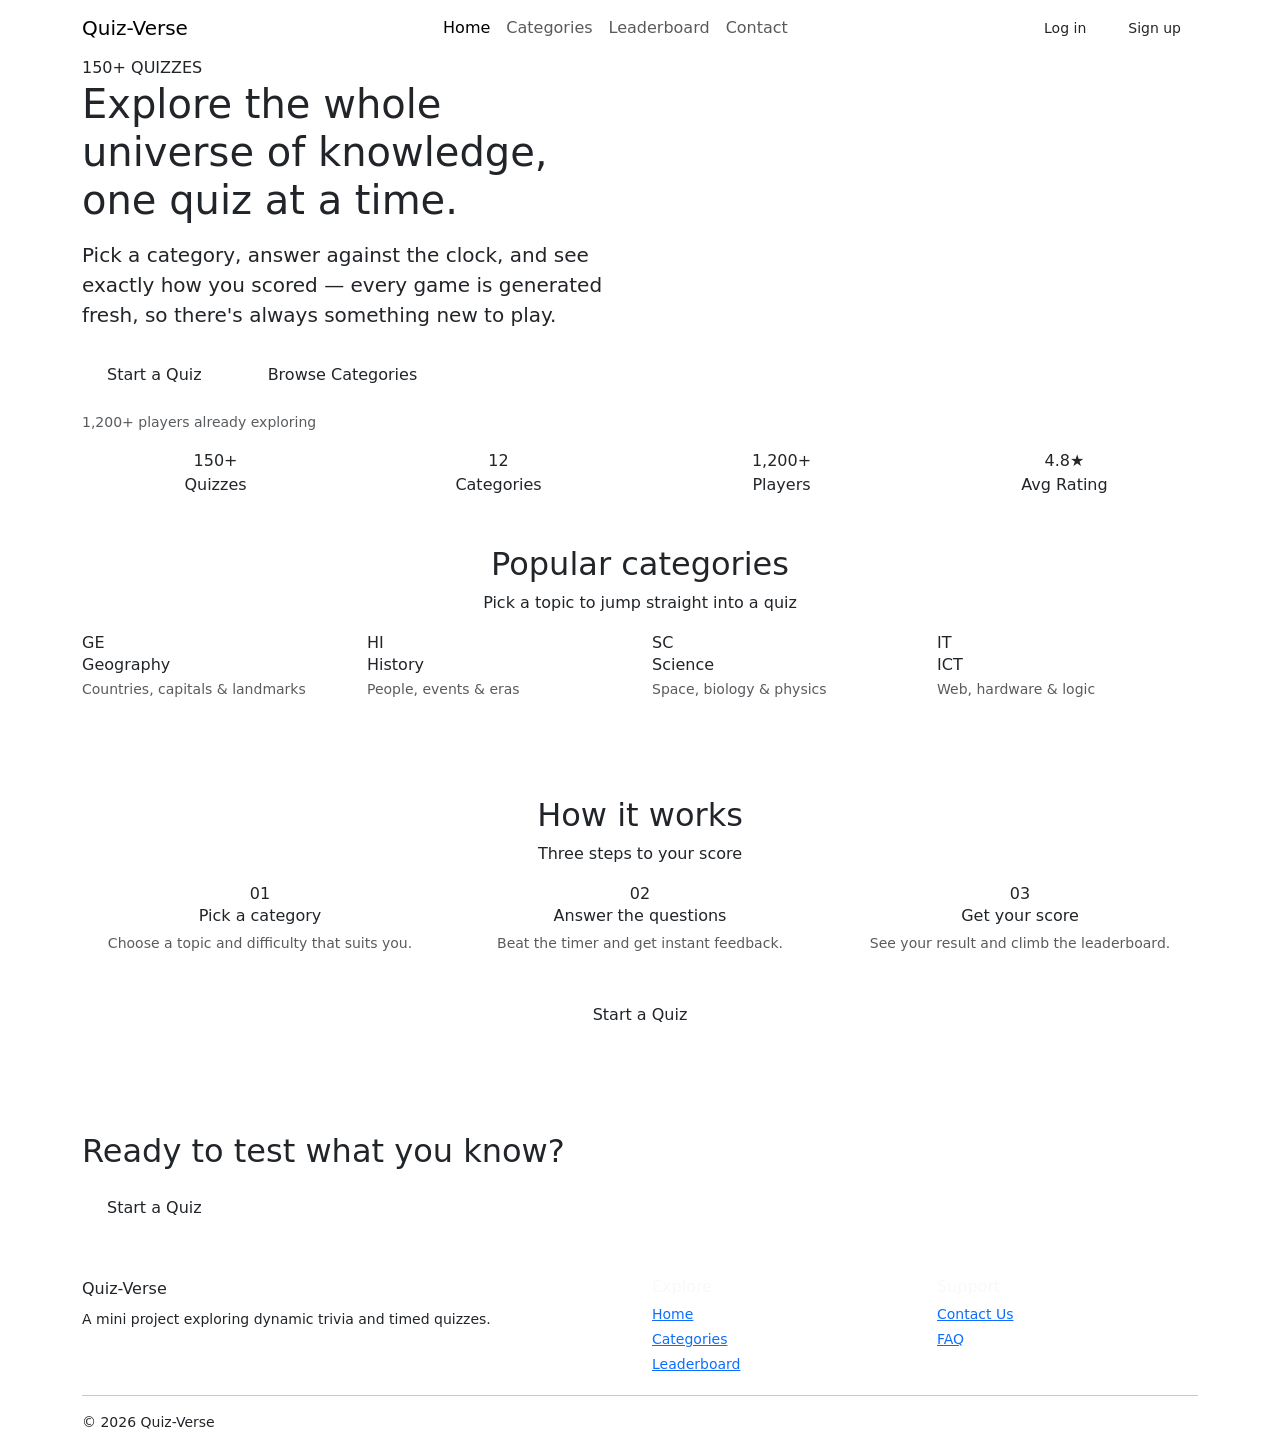
==== index.html @ 801559bb "Add new content to index file" ====
<!DOCTYPE html>
<html lang="en">
<head>
  <meta charset="UTF-8">
  <title>Quiz-Verse | Explore the Universe of Knowledge</title>
  <meta name="viewport" content="width=device-width, initial-scale=1.0">
  <meta name="description" content="Quiz-Verse is a dynamic trivia game with instant feedback and a live leaderboard.">

  <!-- Bootstrap 5 -->
  <link href="https://cdn.jsdelivr.net/npm/bootstrap@5.3.3/dist/css/bootstrap.min.css" rel="stylesheet">
  <!-- Google Fonts -->
  <link rel="preconnect" href="https://fonts.googleapis.com">
  <link href="https://fonts.googleapis.com/css2?family=Sora:wght@400;600;700&family=Inter:wght@400;500;600&display=swap" rel="stylesheet">
  <!-- Custom stylesheet -->
  <link rel="stylesheet" href="style.css">
</head>
<body>

  <!-- ============ NAVBAR ============ -->
  <nav class="navbar navbar-expand-lg navbar-qv sticky-top">
    <div class="container">
      <a class="navbar-brand" href="index.html">
        <span class="brand-mark"><span></span></span> Quiz-Verse
      </a>
      <button class="navbar-toggler" type="button" data-bs-toggle="collapse" data-bs-target="#navMain">
        <span class="navbar-toggler-icon"></span>
      </button>
      <div class="collapse navbar-collapse" id="navMain">
        <ul class="navbar-nav mx-auto">
          <li class="nav-item"><a class="nav-link active" href="index.html">Home</a></li>
          <li class="nav-item"><a class="nav-link js-scroll" href="#categories">Categories</a></li>
          <li class="nav-item"><a class="nav-link" href="quiz.html">Leaderboard</a></li>
          <li class="nav-item"><a class="nav-link" href="contact.html">Contact</a></li>
        </ul>
        <div class="d-flex gap-2">
          <a href="#" class="btn btn-outline-qv btn-sm px-3">Log in</a>
          <a href="#" class="btn btn-accent btn-sm px-3">Sign up</a>
        </div>
      </div>
    </div>
  </nav>

  <!-- ============ HERO ============ -->
  <header class="hero">
    <div class="container">
      <div class="row align-items-center g-5">
        <div class="col-lg-6">
          <span class="eyebrow">150+ QUIZZES</span>
          <h1>Explore the whole universe of knowledge, one quiz at a time.</h1>
          <p class="lead my-3">Pick a category, answer against the clock, and see exactly how you scored — every game is generated fresh, so there's always something new to play.</p>
          <div class="d-flex flex-wrap gap-3 mt-4">
            <a href="quiz.html" class="btn btn-accent px-4 py-2">Start a Quiz</a>
            <a href="#categories" class="btn btn-outline-qv px-4 py-2 js-scroll">Browse Categories</a>
          </div>
          <p class="text-muted small mt-3">1,200+ players already exploring</p>
        </div>
        <div class="col-lg-6">
          <div class="orbit-wrap">
            <div class="orbit-ring"></div>
            <div class="orbit-ring ring-2"></div>
            <div class="orbit-ring ring-3"></div>
            <div class="orbit-core"></div>
            <div class="orbit-dot" style="top: 8%; left: 78%;"></div>
            <div class="orbit-dot" style="top: 72%; left: 14%;"></div>
            <div class="orbit-dot" style="top: 68%; left: 76%; background: var(--accent);"></div>
          </div>
        </div>
      </div>
    </div>
  </header>

  <!-- ============ STATS STRIP ============ -->
  <section class="stats-strip">
    <div class="container">
      <div class="row text-center g-3">
        <div class="col-6 col-md-3">
          <div class="stat-num">150+</div><div class="stat-label">Quizzes</div>
        </div>
        <div class="col-6 col-md-3">
          <div class="stat-num">12</div><div class="stat-label">Categories</div>
        </div>
        <div class="col-6 col-md-3">
          <div class="stat-num">1,200+</div><div class="stat-label">Players</div>
        </div>
        <div class="col-6 col-md-3">
          <div class="stat-num">4.8★</div><div class="stat-label">Avg Rating</div>
        </div>
      </div>
    </div>
  </section>

  <!-- ============ POPULAR CATEGORIES ============ -->
  <section class="py-5" id="categories">
    <div class="container">
      <h2 class="section-title text-center">Popular categories</h2>
      <p class="section-sub text-center">Pick a topic to jump straight into a quiz</p>
      <div class="row g-4">
        <div class="col-6 col-lg-3">
          <div class="qv-card">
            <div class="category-icon">GE</div>
            <h3 class="h6 mb-1">Geography</h3>
            <p class="text-muted small mb-0">Countries, capitals & landmarks</p>
          </div>
        </div>
        <div class="col-6 col-lg-3">
          <div class="qv-card">
            <div class="category-icon">HI</div>
            <h3 class="h6 mb-1">History</h3>
            <p class="text-muted small mb-0">People, events & eras</p>
          </div>
        </div>
        <div class="col-6 col-lg-3">
          <div class="qv-card">
            <div class="category-icon">SC</div>
            <h3 class="h6 mb-1">Science</h3>
            <p class="text-muted small mb-0">Space, biology & physics</p>
          </div>
        </div>
        <div class="col-6 col-lg-3">
          <div class="qv-card">
            <div class="category-icon">IT</div>
            <h3 class="h6 mb-1">ICT</h3>
            <p class="text-muted small mb-0">Web, hardware & logic</p>
          </div>
        </div>
      </div>
    </div>
  </section>

  <!-- ============ HOW IT WORKS ============ -->
  <section class="py-5">
    <div class="container">
      <h2 class="section-title text-center">How it works</h2>
      <p class="section-sub text-center">Three steps to your score</p>
      <div class="row g-4 text-center">
        <div class="col-md-4">
          <div class="step-circle">01</div>
          <h3 class="h6">Pick a category</h3>
          <p class="text-muted small">Choose a topic and difficulty that suits you.</p>
        </div>
        <div class="col-md-4">
          <div class="step-circle">02</div>
          <h3 class="h6">Answer the questions</h3>
          <p class="text-muted small">Beat the timer and get instant feedback.</p>
        </div>
        <div class="col-md-4">
          <div class="step-circle">03</div>
          <h3 class="h6">Get your score</h3>
          <p class="text-muted small">See your result and climb the leaderboard.</p>
        </div>
      </div>
      <div class="text-center mt-4">
        <a href="quiz.html" class="btn btn-accent px-4 py-2">Start a Quiz</a>
      </div>
    </div>
  </section>

  <!-- ============ CTA ============ -->
  <section class="py-5">
    <div class="container">
      <div class="cta-band">
        <h2 class="mb-3">Ready to test what you know?</h2>
        <a href="quiz.html" class="btn btn-accent px-4 py-2">Start a Quiz</a>
      </div>
    </div>
  </section>

  <!-- ============ FOOTER ============ -->
  <footer>
    <div class="container">
      <div class="row g-4">
        <div class="col-md-6">
          <a class="navbar-brand" href="index.html"><span class="brand-mark"><span></span></span> Quiz-Verse</a>
          <p class="small mt-2">A mini project exploring dynamic trivia and timed quizzes.</p>
        </div>
        <div class="col-6 col-md-3">
          <h3 class="h6 text-light">Explore</h3>
          <p class="small mb-1"><a href="index.html">Home</a></p>
          <p class="small mb-1"><a href="#categories" class="js-scroll">Categories</a></p>
          <p class="small mb-1"><a href="quiz.html">Leaderboard</a></p>
        </div>
        <div class="col-6 col-md-3">
          <h3 class="h6 text-light">Support</h3>
          <p class="small mb-1"><a href="contact.html">Contact Us</a></p>
          <p class="small mb-1"><a href="contact.html#faq">FAQ</a></p>
        </div>
      </div>
      <hr style="border-color: var(--border);">
      <p class="small mb-0">&copy; 2026 Quiz-Verse</p>
    </div>
  </footer>

  <script src="https://cdn.jsdelivr.net/npm/bootstrap@5.3.3/dist/js/bootstrap.bundle.min.js"></script>
  <script src="script.js"></script>
</body>
</html>
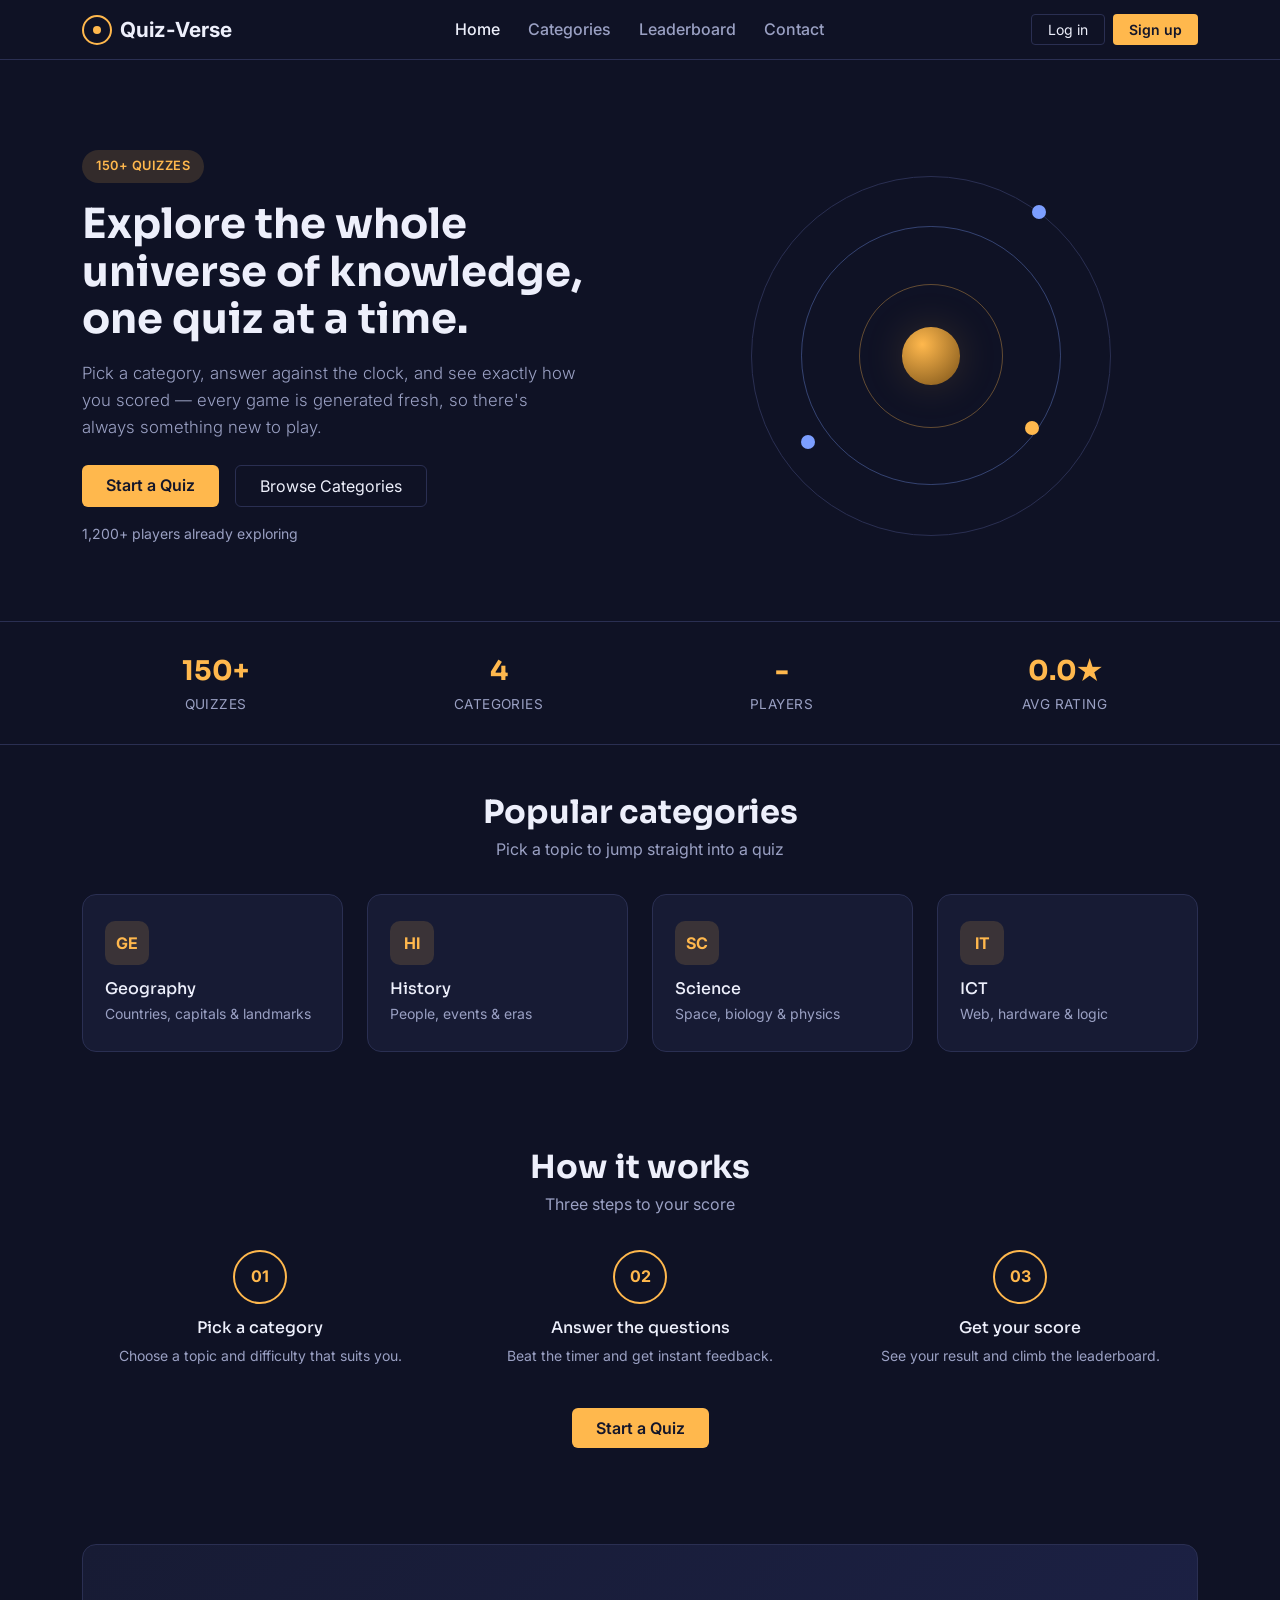
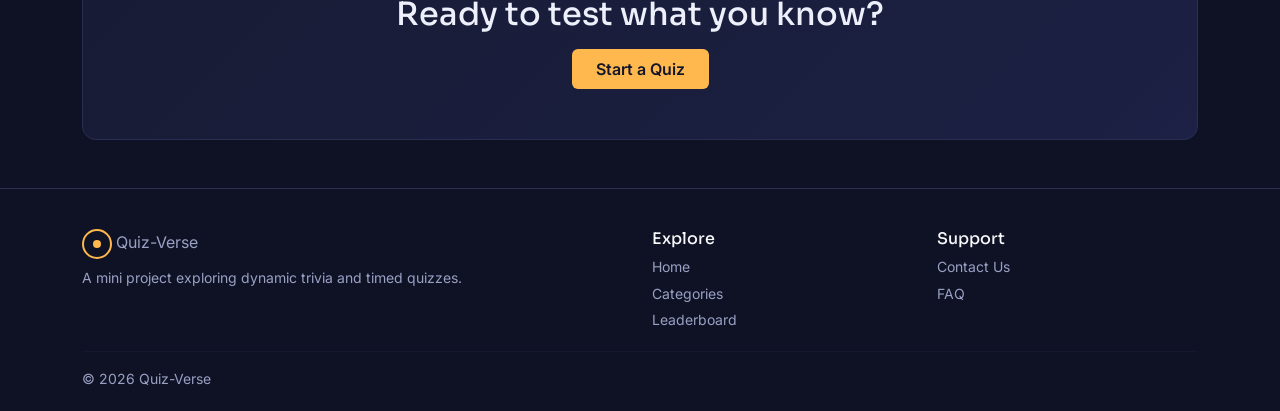
==== commit 0a666ad9: "Add login and signup modals, fix text contrast" ====
--- a/index.html
+++ b/index.html
@@ -33,8 +33,8 @@
           <li class="nav-item"><a class="nav-link" href="contact.html">Contact</a></li>
         </ul>
         <div class="d-flex gap-2">
-          <a href="#" class="btn btn-outline-qv btn-sm px-3">Log in</a>
-          <a href="#" class="btn btn-accent btn-sm px-3">Sign up</a>
+          <button type="button" class="btn btn-outline-qv btn-sm px-3" data-bs-toggle="modal" data-bs-target="#loginModal">Log in</button>
+          <button type="button" class="btn btn-accent btn-sm px-3" data-bs-toggle="modal" data-bs-target="#signupModal">Sign up</button>
         </div>
       </div>
     </div>
@@ -77,13 +77,13 @@
           <div class="stat-num">150+</div><div class="stat-label">Quizzes</div>
         </div>
         <div class="col-6 col-md-3">
-          <div class="stat-num">12</div><div class="stat-label">Categories</div>
-        </div>
-        <div class="col-6 col-md-3">
-          <div class="stat-num">1,200+</div><div class="stat-label">Players</div>
-        </div>
-        <div class="col-6 col-md-3">
-          <div class="stat-num">4.8★</div><div class="stat-label">Avg Rating</div>
+          <div class="stat-num">4</div><div class="stat-label">Categories</div>
+        </div>
+        <div class="col-6 col-md-3">
+          <div class="stat-num">-</div><div class="stat-label">Players</div>
+        </div>
+        <div class="col-6 col-md-3">
+          <div class="stat-num">0.0★</div><div class="stat-label">Avg Rating</div>
         </div>
       </div>
     </div>
@@ -189,8 +189,60 @@
       <p class="small mb-0">&copy; 2026 Quiz-Verse</p>
     </div>
   </footer>
-
-  <script src="https://cdn.jsdelivr.net/npm/bootstrap@5.3.3/dist/js/bootstrap.bundle.min.js"></script>
+  <!-- ================= LOG IN MODAL ================= -->
+  <div class="modal fade" id="loginModal" tabindex="-1" aria-labelledby="loginModalLabel" aria-hidden="true">
+    <div class="modal-dialog modal-dialog-centered">
+      <div class="modal-content" style="background-color: var(--bg-card); border-color: var(--border);">
+        <div class="modal-header" style="border-bottom-color: var(--border);">
+          <h5 class="modal-title" id="loginModalLabel" style="font-family: 'Sora', sans-serif;">Log In</h5>
+          <button type="button" class="btn-close btn-close-white" data-bs-dismiss="modal" aria-label="Close"></button>
+        </div>
+        <div class="modal-body">
+          <form>
+            <div class="mb-3">
+              <label for="loginEmail" class="form-label text-muted">Email address</label>
+              <input type="email" class="form-control form-control-qv" id="loginEmail" placeholder="name@example.com">
+            </div>
+            <div class="mb-3">
+              <label for="loginPassword" class="form-label text-muted">Password</label>
+              <input type="password" class="form-control form-control-qv" id="loginPassword">
+            </div>
+            <button type="submit" class="btn btn-accent w-100 mt-3">Login</button>
+          </form>
+        </div>
+      </div>
+    </div>
+  </div>
+
+  <!-- ================= SIGN UP MODAL ================= -->
+  <div class="modal fade" id="signupModal" tabindex="-1" aria-labelledby="signupModalLabel" aria-hidden="true">
+    <div class="modal-dialog modal-dialog-centered">
+      <div class="modal-content" style="background-color: var(--bg-card); border-color: var(--border);">
+        <div class="modal-header" style="border-bottom-color: var(--border);">
+          <h5 class="modal-title" id="signupModalLabel" style="font-family: 'Sora', sans-serif;">Create an Account</h5>
+          <button type="button" class="btn-close btn-close-white" data-bs-dismiss="modal" aria-label="Close"></button>
+        </div>
+        <div class="modal-body">
+          <form>
+            <div class="mb-3">
+              <label for="signupName" class="form-label text-muted">Full Name</label>
+              <input type="text" class="form-control form-control-qv" id="signupName" placeholder="John Doe">
+            </div>
+            <div class="mb-3">
+              <label for="signupEmail" class="form-label text-muted">Email address</label>
+              <input type="email" class="form-control form-control-qv" id="signupEmail" placeholder="name@example.com">
+            </div>
+            <div class="mb-3">
+              <label for="signupPassword" class="form-label text-muted">Password</label>
+              <input type="password" class="form-control form-control-qv" id="signupPassword">
+            </div>
+            <button type="submit" class="btn btn-accent w-100 mt-3">Sign Up</button>
+          </form>
+        </div>
+      </div>
+    </div>
+  </div>
+ <script src="https://cdn.jsdelivr.net/npm/bootstrap@5.3.3/dist/js/bootstrap.bundle.min.js"></script>
   <script src="script.js"></script>
 </body>
 </html>
--- a/style.css
+++ b/style.css
@@ -0,0 +1,274 @@
+/* =========================================================
+   Quiz-Verse — external stylesheet
+   ========================================================= */
+
+:root {
+  --bg: #0F1225;
+  --bg-card: #171B34;
+  --bg-card-hover: #1E2340;
+  --accent: #FFB84D;
+  --accent-soft: rgba(255, 184, 77, 0.15);
+  --blue: #7C9EFF;
+  --text: #EDEFFB;
+  --muted: #9AA0C3;
+  --success: #4ADE80;
+  --danger: #F87171;
+  --border: #2A2F52;
+  --radius: 14px;
+}
+
+* { box-sizing: border-box; }
+.text-muted{color: var(--muted) !important;}
+
+body {
+  background-color: var(--bg);
+  color: var(--text);
+  font-family: 'Inter', sans-serif;
+  line-height: 1.6;
+}
+
+h1, h2, h3, .brand, .display {
+  font-family: 'Sora', sans-serif;
+}
+
+a { text-decoration: none; }
+
+/* ---------- Navbar ---------- */
+.navbar-qv {
+  background-color: var(--bg);
+  border-bottom: 1px solid var(--border);
+}
+
+.navbar-qv .navbar-brand {
+  color: var(--text);
+  font-weight: 700;
+  font-size: 1.3rem;
+  display: flex;
+  align-items: center;
+  gap: 8px;
+}
+
+.brand-mark {
+  width: 30px;
+  height: 30px;
+  border-radius: 50%;
+  border: 2px solid var(--accent);
+  display: inline-flex;
+  align-items: center;
+  justify-content: center;
+}
+
+.brand-mark span {
+  width: 8px;
+  height: 8px;
+  background: var(--accent);
+  border-radius: 50%;
+}
+
+.navbar-qv .nav-link {
+  color: var(--muted);
+  font-weight: 500;
+  margin: 0 6px;
+}
+
+.navbar-qv .nav-link:hover,
+.navbar-qv .nav-link.active {
+  color: var(--text);
+}
+
+.btn-accent {
+  background-color: var(--accent);
+  color: #14162A;
+  font-weight: 600;
+  border: none;
+}
+
+.btn-accent:hover {
+  background-color: #ffc670;
+  color: #14162A;
+}
+
+.btn-outline-qv {
+  border: 1px solid var(--border);
+  color: var(--text);
+}
+
+.btn-outline-qv:hover {
+  border-color: var(--accent);
+  color: var(--accent);
+}
+
+/* ---------- Hero ---------- */
+.hero {
+  padding: 90px 0 60px;
+}
+
+.eyebrow {
+  display: inline-block;
+  background: var(--accent-soft);
+  color: var(--accent);
+  font-size: 0.8rem;
+  font-weight: 600;
+  letter-spacing: 0.04em;
+  padding: 6px 14px;
+  border-radius: 999px;
+  margin-bottom: 18px;
+}
+
+.hero h1 {
+  font-size: 2.6rem;
+  font-weight: 700;
+  line-height: 1.15;
+}
+
+.hero p.lead {
+  color: var(--muted);
+  font-size: 1.05rem;
+  max-width: 500px;
+}
+
+/* Orbit graphic */
+.orbit-wrap {
+  position: relative;
+  width: 100%;
+  aspect-ratio: 1 / 1;
+  max-width: 360px;
+  margin: 0 auto;
+}
+
+.orbit-ring {
+  position: absolute;
+  inset: 0;
+  border: 1px solid var(--border);
+  border-radius: 50%;
+}
+
+.orbit-ring.ring-2 {
+  inset: 14%;
+  border-color: rgba(124, 158, 255, 0.35);
+  animation: spin 18s linear infinite;
+}
+
+.orbit-ring.ring-3 {
+  inset: 30%;
+  border-color: rgba(255, 184, 77, 0.35);
+  animation: spin 12s linear infinite reverse;
+}
+
+.orbit-core {
+  position: absolute;
+  inset: 42%;
+  border-radius: 50%;
+  background: radial-gradient(circle at 35% 30%, var(--accent), #7a5218);
+  box-shadow: 0 0 40px var(--accent-soft);
+}
+
+.orbit-dot {
+  position: absolute;
+  width: 14px;
+  height: 14px;
+  border-radius: 50%;
+  background: var(--blue);
+}
+
+@keyframes spin {
+  from { transform: rotate(0deg); }
+  to { transform: rotate(360deg); }
+}
+
+@media (prefers-reduced-motion: reduce) {
+  .orbit-ring.ring-2, .orbit-ring.ring-3 { animation: none; }
+}
+
+/* Stats strip  */
+.stats-strip {
+  border-top: 1px solid var(--border);
+  border-bottom: 1px solid var(--border);
+  padding: 28px 0;
+}
+
+.stat-num {
+  font-family: 'Sora', sans-serif;
+  font-size: 1.7rem;
+  font-weight: 700;
+  color: var(--accent);
+}
+
+.stat-label {
+  color: var(--muted);
+  font-size: 0.85rem;
+  letter-spacing: 0.03em;
+  text-transform: uppercase;
+}
+
+/* Cards  */
+.section-title {
+  font-weight: 700;
+  margin-bottom: 6px;
+}
+
+.section-sub {
+  color: var(--muted);
+  margin-bottom: 32px;
+}
+
+.qv-card {
+  background: var(--bg-card);
+  border: 1px solid var(--border);
+  border-radius: var(--radius);
+  padding: 26px 22px;
+  height: 100%;
+  transition: transform .18s ease, border-color .18s ease;
+}
+
+.qv-card:hover {
+  transform: translateY(-4px);
+  border-color: var(--accent);
+}
+
+.category-icon {
+  width: 44px;
+  height: 44px;
+  border-radius: 10px;
+  background: var(--accent-soft);
+  color: var(--accent);
+  display: flex;
+  align-items: center;
+  justify-content: center;
+  font-weight: 700;
+  margin-bottom: 14px;
+}
+
+/*  How it works */
+.step-circle {
+  width: 54px;
+  height: 54px;
+  border-radius: 50%;
+  border: 2px solid var(--accent);
+  color: var(--accent);
+  display: flex;
+  align-items: center;
+  justify-content: center;
+  font-weight: 700;
+  margin: 0 auto 14px;
+}
+
+/* CTA  */
+.cta-band {
+  background: linear-gradient(135deg, var(--bg-card), #1c2145);
+  border: 1px solid var(--border);
+  border-radius: var(--radius);
+  padding: 50px 20px;
+  text-align: center;
+}
+
+/* Footer */
+footer {
+  border-top: 1px solid var(--border);
+  padding: 40px 0 20px;
+  color: var(--muted);
+}
+
+footer a { color: var(--muted); }
+footer a:hover { color: var(--accent); }
+
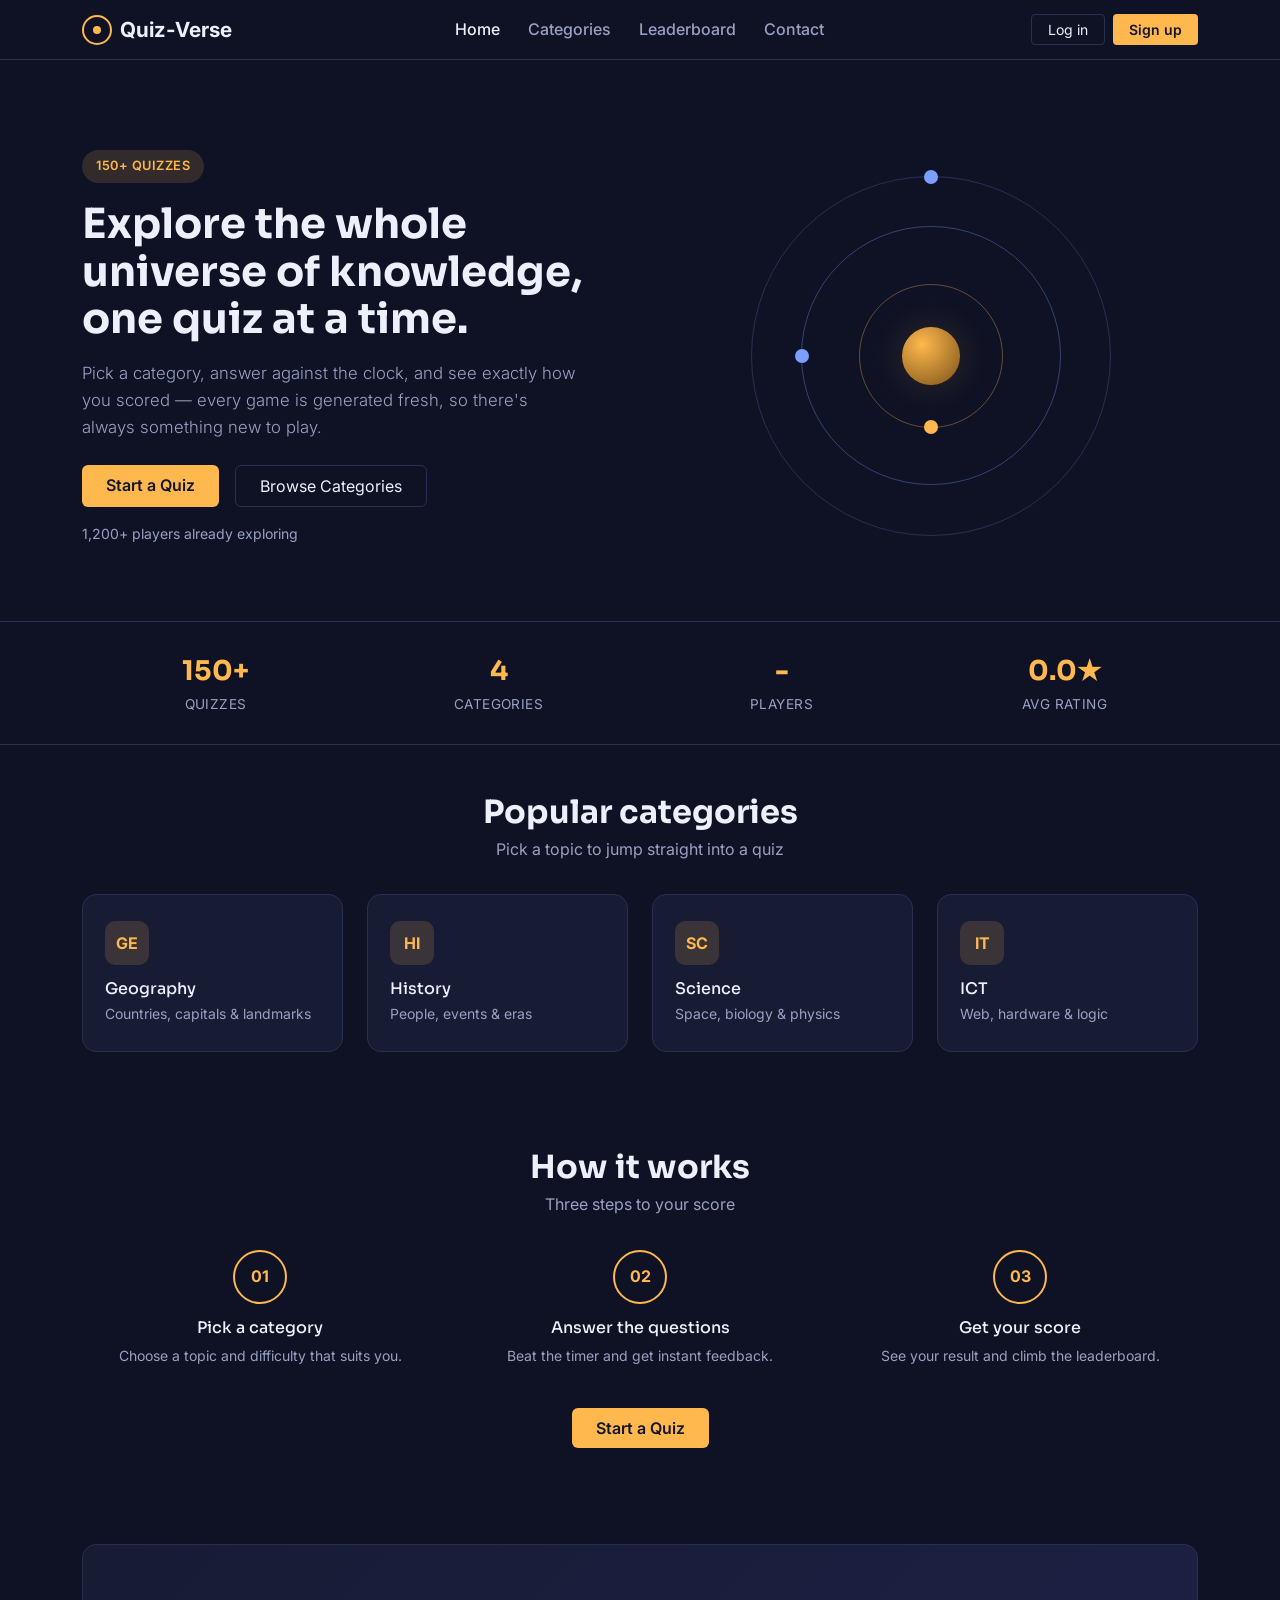
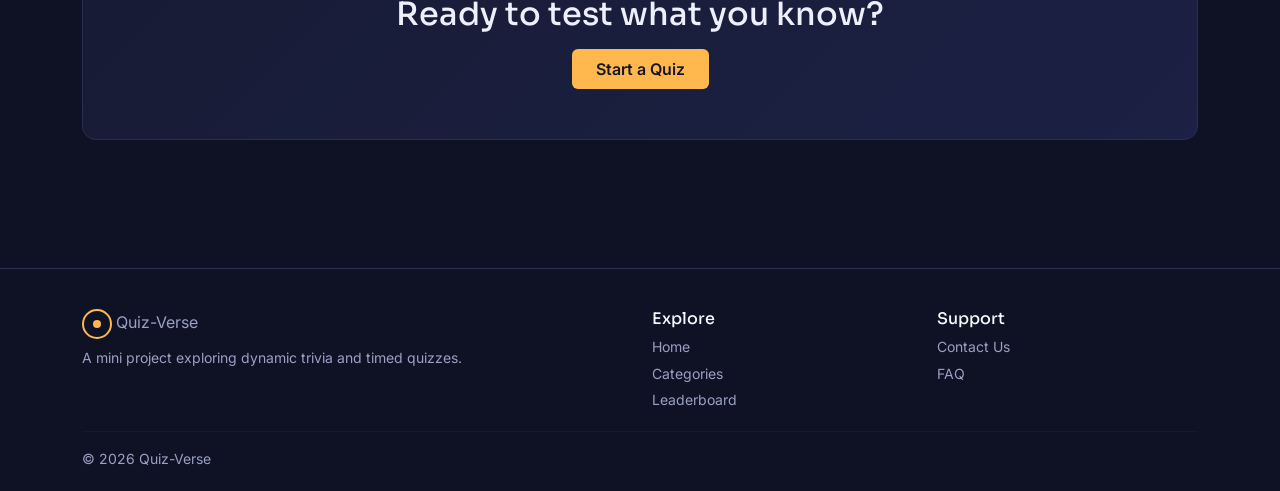
==== commit cdfd5d37: "update orbit animation and result panel" ====
--- a/index.html
+++ b/index.html
@@ -29,7 +29,7 @@
         <ul class="navbar-nav mx-auto">
           <li class="nav-item"><a class="nav-link active" href="index.html">Home</a></li>
           <li class="nav-item"><a class="nav-link js-scroll" href="#categories">Categories</a></li>
-          <li class="nav-item"><a class="nav-link" href="quiz.html">Leaderboard</a></li>
+          <li class="nav-item"><a class="nav-link" href="#" data-bs-toggle="modal" data-bs-target="#leaderboardModal">Leaderboard</a></li>
           <li class="nav-item"><a class="nav-link" href="contact.html">Contact</a></li>
         </ul>
         <div class="d-flex gap-2">
@@ -55,15 +55,27 @@
           <p class="text-muted small mt-3">1,200+ players already exploring</p>
         </div>
         <div class="col-lg-6">
-          <div class="orbit-wrap">
-            <div class="orbit-ring"></div>
-            <div class="orbit-ring ring-2"></div>
-            <div class="orbit-ring ring-3"></div>
-            <div class="orbit-core"></div>
-            <div class="orbit-dot" style="top: 8%; left: 78%;"></div>
-            <div class="orbit-dot" style="top: 72%; left: 14%;"></div>
-            <div class="orbit-dot" style="top: 68%; left: 76%; background: var(--accent);"></div>
-          </div>
+         <div class="orbit-wrap">
+  
+  <!-- Outer Ring -->
+  <div class="orbit-ring">
+    <div class="orbit-dot" style="top: 0; left: 50%; transform: translate(-50%, -50%);"></div>
+  </div>
+
+  <!-- Middle Ring -->
+  <div class="orbit-ring ring-2">
+    <div class="orbit-dot" style="top: 50%; left: 0; transform: translate(-50%, -50%);"></div>
+  </div>
+
+  <!-- Inner Ring -->
+  <div class="orbit-ring ring-3">
+    <div class="orbit-dot" style="top: 100%; left: 50%; background: var(--accent); transform: translate(-50%, -50%);"></div>
+  </div>
+
+  <!-- Core (Sun) -->
+  <div class="orbit-core"></div>
+
+</div>
         </div>
       </div>
     </div>
@@ -177,7 +189,7 @@
           <h3 class="h6 text-light">Explore</h3>
           <p class="small mb-1"><a href="index.html">Home</a></p>
           <p class="small mb-1"><a href="#categories" class="js-scroll">Categories</a></p>
-          <p class="small mb-1"><a href="quiz.html">Leaderboard</a></p>
+          <p class="small mb-1"><a href="#" data-bs-toggle="modal" data-bs-target="#leaderboardModal">Leaderboard</a></p>
         </div>
         <div class="col-6 col-md-3">
           <h3 class="h6 text-light">Support</h3>
@@ -242,6 +254,22 @@
       </div>
     </div>
   </div>
+  <!-- ================= LEADERBOARD MODAL ================= -->
+  <div class="modal fade" id="leaderboardModal" tabindex="-1" aria-labelledby="leaderboardModalLabel" aria-hidden="true">
+    <div class="modal-dialog modal-dialog-centered">
+      <div class="modal-content" style="background-color: var(--bg-card); border-color: var(--border);">
+        <div class="modal-header" style="border-bottom-color: var(--border);">
+          <h5 class="modal-title" id="leaderboardModalLabel" style="font-family: 'Sora', sans-serif;">Top Explorers</h5>
+          <button type="button" class="btn-close btn-close-white" data-bs-dismiss="modal" aria-label="Close"></button>
+        </div>
+        <div class="modal-body text-center py-5">
+          <h4 class="text-white mb-3">Leaderboard Coming Soon!</h4>
+          <p class="text-muted">Keep practicing your quizzes to secure your spot at the top.</p>
+          <button type="button" class="btn btn-outline-qv mt-3" data-bs-dismiss="modal">Close</button>
+        </div>
+      </div>
+    </div>
+  </div>
  <script src="https://cdn.jsdelivr.net/npm/bootstrap@5.3.3/dist/js/bootstrap.bundle.min.js"></script>
   <script src="script.js"></script>
 </body>
--- a/style.css
+++ b/style.css
@@ -141,18 +141,19 @@
   inset: 0;
   border: 1px solid var(--border);
   border-radius: 50%;
+  animation: spin 30s linear infinite;
 }
 
 .orbit-ring.ring-2 {
   inset: 14%;
   border-color: rgba(124, 158, 255, 0.35);
-  animation: spin 18s linear infinite;
+  animation: spin 20s linear infinite reverse;
 }
 
 .orbit-ring.ring-3 {
   inset: 30%;
   border-color: rgba(255, 184, 77, 0.35);
-  animation: spin 12s linear infinite reverse;
+  animation: spin 12s linear infinite;
 }
 
 .orbit-core {
@@ -271,4 +272,219 @@
 
 footer a { color: var(--muted); }
 footer a:hover { color: var(--accent); }
-
+/* ---------- Quiz page ---------- */
+.quiz-topbar {
+  background: var(--bg-card);
+  border: 1px solid var(--border);
+  border-radius: var(--radius);
+  padding: 14px 20px;
+}
+
+.q-pill {
+  width: 32px;
+  height: 32px;
+  border-radius: 50%;
+  border: 1px solid var(--border);
+  color: var(--muted);
+  display: inline-flex;
+  align-items: center;
+  justify-content: center;
+  font-size: 0.85rem;
+  font-weight: 600;
+}
+
+.q-pill.current {
+  border-color: var(--accent);
+  color: var(--accent);
+}
+
+.q-pill.answered {
+  background: var(--accent-soft);
+  border-color: var(--accent);
+  color: var(--accent);
+}
+
+.answer-option {
+  display: flex;
+  align-items: center;
+  gap: 12px;
+  background: var(--bg-card);
+  border: 1px solid var(--border);
+  border-radius: 10px;
+  padding: 14px 16px;
+  margin-bottom: 12px;
+  cursor: pointer;
+  transition: border-color .15s ease, background .15s ease;
+}
+
+.answer-option:hover {
+  border-color: var(--blue);
+}
+
+.answer-option.selected {
+  border-color: var(--blue);
+  background: rgba(124, 158, 255, 0.1);
+}
+
+.answer-option.correct {
+  border-color: var(--success);
+  background: rgba(74, 222, 128, 0.12);
+}
+
+.answer-option.incorrect {
+  border-color: var(--danger);
+  background: rgba(248, 113, 113, 0.12);
+}
+
+.answer-letter {
+  width: 28px;
+  height: 28px;
+  border-radius: 50%;
+  border: 1px solid var(--border);
+  display: flex;
+  align-items: center;
+  justify-content: center;
+  font-size: 0.8rem;
+  font-weight: 700;
+  flex-shrink: 0;
+}
+
+.timer-ring-wrap {
+  width: 130px;
+  height: 130px;
+  margin: 0 auto;
+  position: relative;
+}
+
+.timer-ring-wrap svg { transform: rotate(-90deg); }
+
+.timer-track { stroke: var(--border); }
+.timer-progress {
+  stroke: var(--accent);
+  stroke-linecap: round;
+  transition: stroke-dashoffset 1s linear, stroke .3s ease;
+}
+
+.timer-text {
+  position: absolute;
+  inset: 0;
+  display: flex;
+  align-items: center;
+  justify-content: center;
+  flex-direction: column;
+}
+
+.timer-text .t-num { font-size: 1.6rem; font-weight: 700; font-family: 'Sora', sans-serif; }
+.timer-text .t-label { font-size: 0.7rem; color: var(--muted); letter-spacing: 0.05em; }
+
+.feedback-box {
+  border-radius: 10px;
+  padding: 14px 16px;
+  font-size: 0.92rem;
+  display: none;
+}
+
+.feedback-box.show { display: block; }
+.feedback-box.correct { background: rgba(74, 222, 128, 0.12); border: 1px solid var(--success); }
+.feedback-box.incorrect { background: rgba(248, 113, 113, 0.12); border: 1px solid var(--danger); }
+
+.result-ring-wrap {
+  width: 150px;
+  height: 150px;
+  margin: 0 auto;
+  position: relative;
+}
+.quiz-footer {
+  margin-top: 100px !important;
+  background-color: var(--bg-card);
+  border-top: 1px solid var(--border);
+  padding-top: 30px;
+  padding-bottom: 30px;
+}
+/* ---------- Contact page ---------- */
+.form-control-qv {
+  background: var(--bg-card);
+  border: 1px solid var(--border);
+  color: var(--text);
+  border-radius: 8px;
+  padding: 10px 14px;
+}
+
+.form-control-qv:focus {
+  background: var(--bg-card);
+  color: var(--text);
+  border-color: var(--accent);
+  box-shadow: 0 0 0 3px var(--accent-soft);
+}
+
+.form-control-qv.is-invalid {
+  border-color: var(--danger);
+}
+
+.invalid-feedback-qv {
+  color: var(--danger);
+  font-size: 0.82rem;
+  margin-top: 4px;
+  display: none;
+}
+
+.invalid-feedback-qv.show { display: block; }
+
+.contact-detail {
+  display: flex;
+  align-items: center;
+  gap: 14px;
+  background: var(--bg-card);
+  border: 1px solid var(--border);
+  border-radius: 10px;
+  padding: 14px 16px;
+  margin-bottom: 14px;
+}
+
+.contact-icon {
+  width: 38px;
+  height: 38px;
+  border-radius: 8px;
+  background: var(--accent-soft);
+  color: var(--accent);
+  display: flex;
+  align-items: center;
+  justify-content: center;
+  flex-shrink: 0;
+}
+
+.faq-item {
+  border-bottom: 1px solid var(--border);
+}
+
+.faq-question {
+  display: flex;
+  justify-content: space-between;
+  align-items: center;
+  padding: 16px 0;
+  cursor: pointer;
+  font-weight: 600;
+}
+
+.faq-question .plus {
+  color: var(--accent);
+  transition: transform .2s ease;
+}
+
+.faq-question.open .plus { transform: rotate(45deg); }
+
+.faq-answer {
+  max-height: 0;
+  overflow: hidden;
+  color: var(--muted);
+  transition: max-height .25s ease;
+}
+
+.faq-answer p { padding-bottom: 16px; }
+
+#formSuccessMsg { display: none; }
+footer {
+  position: relative;
+  clear: both;
+  margin-top: 80px;
+}
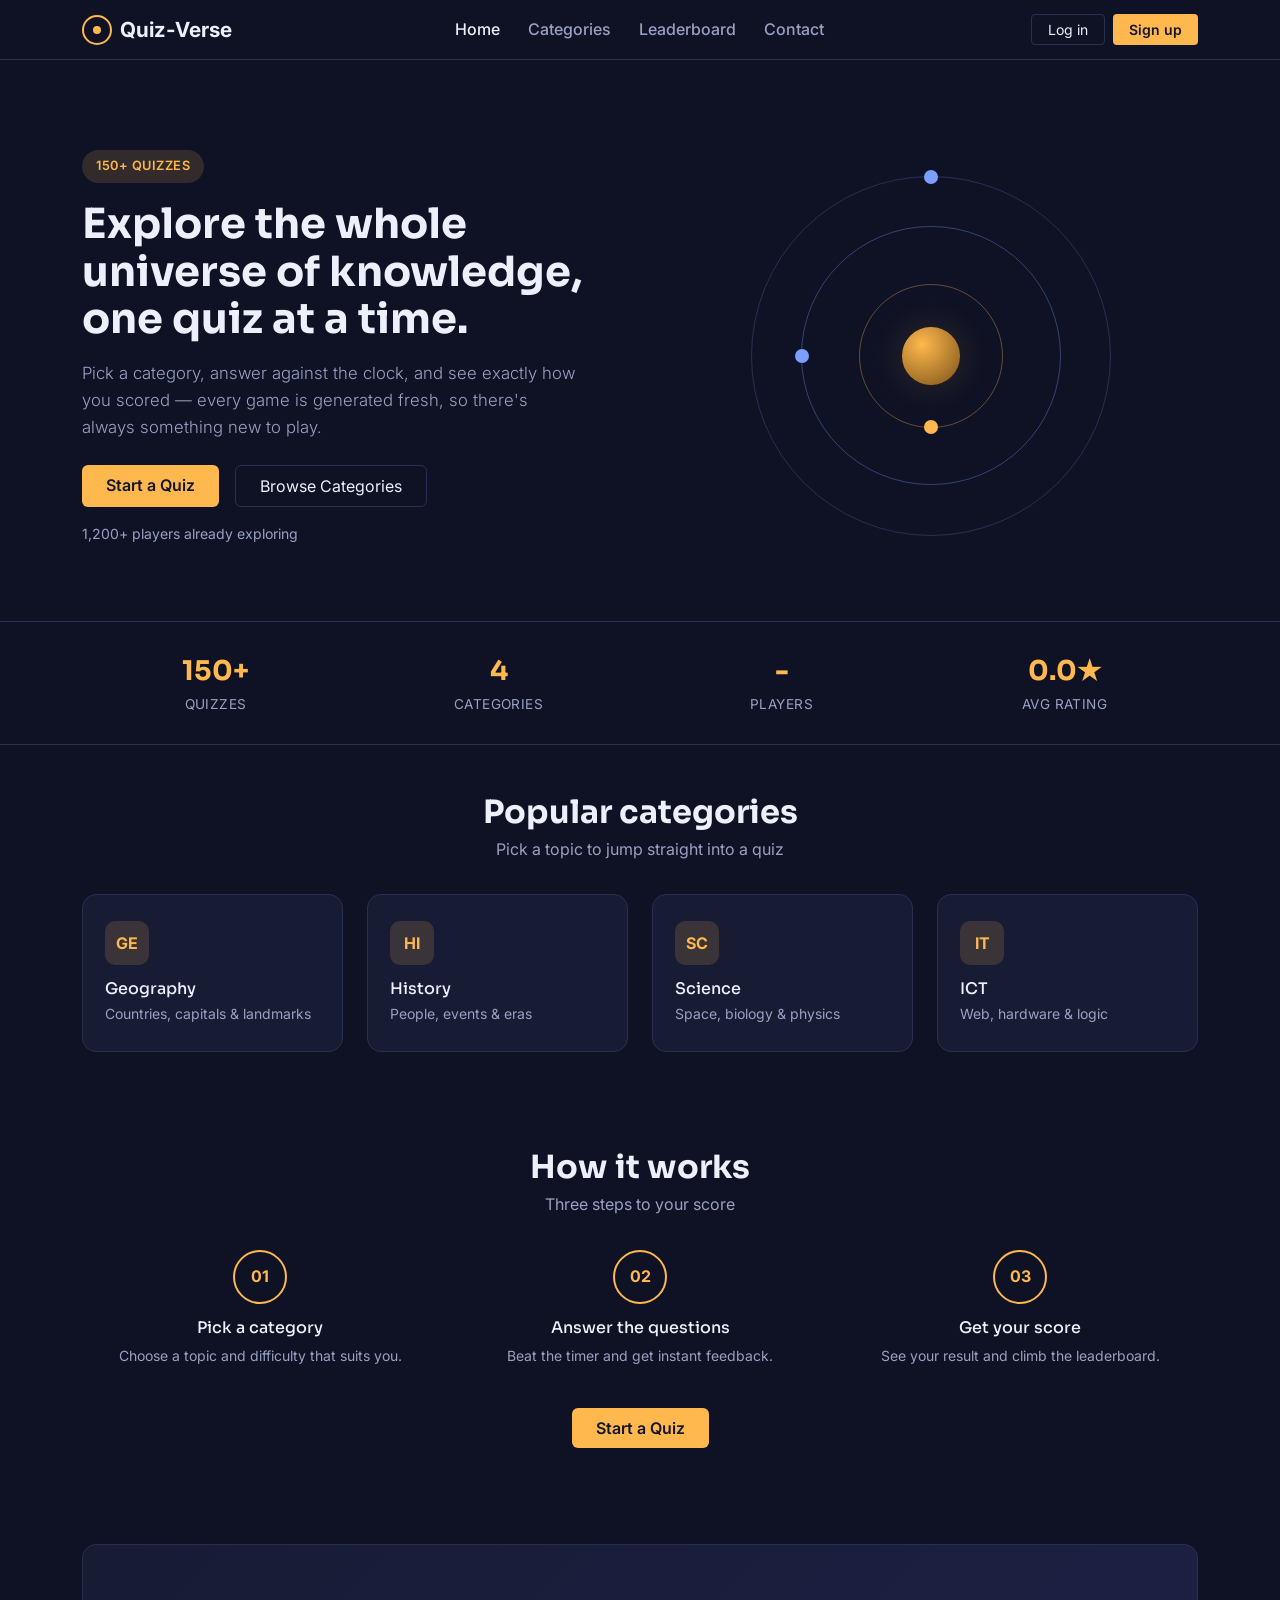
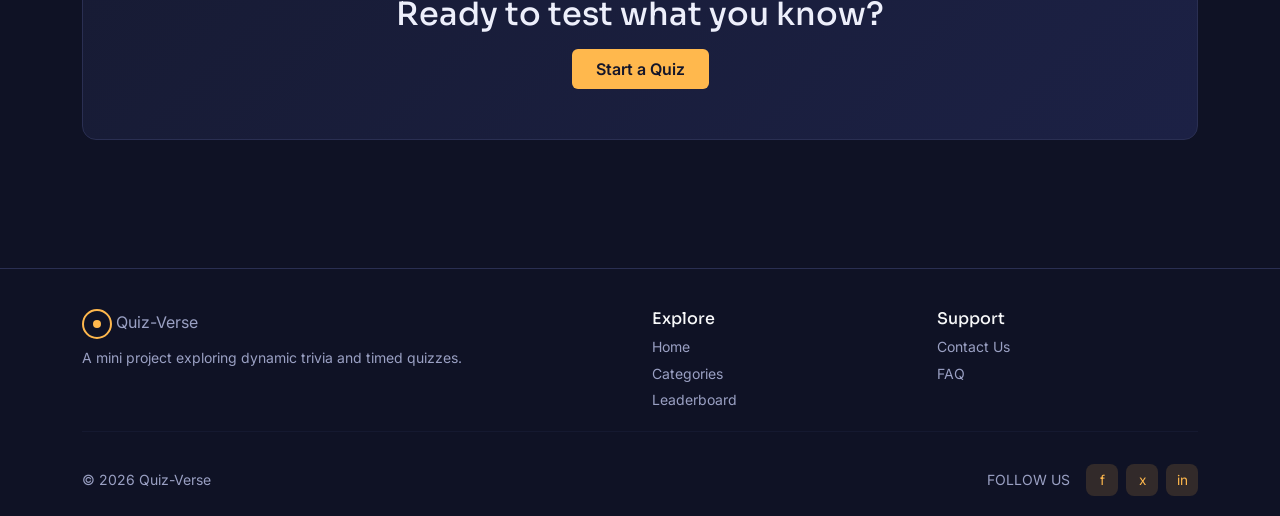
==== commit c58f3b85: "update index.html footer" ====
--- a/index.html
+++ b/index.html
@@ -198,7 +198,17 @@
         </div>
       </div>
       <hr style="border-color: var(--border);">
-      <p class="small mb-0">&copy; 2026 Quiz-Verse</p>
+    <div class="col-12 d-flex justify-content-between align-items-center pt-2">
+  <div class="col-12 d-flex justify-content-between align-items-center pt-2">
+  <p class="small mb-0">&copy; 2026 Quiz-Verse</p>
+  <div class="d-flex align-items-center gap-2">
+    <span class="text-muted small text-uppercase me-2">Follow us</span>
+    <a href="#" class="contact-icon d-inline-flex align-items-center justify-content-center text-decoration-none" style="width: 32px; height: 32px; font-size: 0.85rem;">f</a>
+    <a href="#" class="contact-icon d-inline-flex align-items-center justify-content-center text-decoration-none" style="width: 32px; height: 32px; font-size: 0.85rem;">x</a>
+    <a href="#" class="contact-icon d-inline-flex align-items-center justify-content-center text-decoration-none" style="width: 32px; height: 32px; font-size: 0.85rem;">in</a>
+  </div>
+</div>
+</div>
     </div>
   </footer>
   <!-- ================= LOG IN MODAL ================= -->
